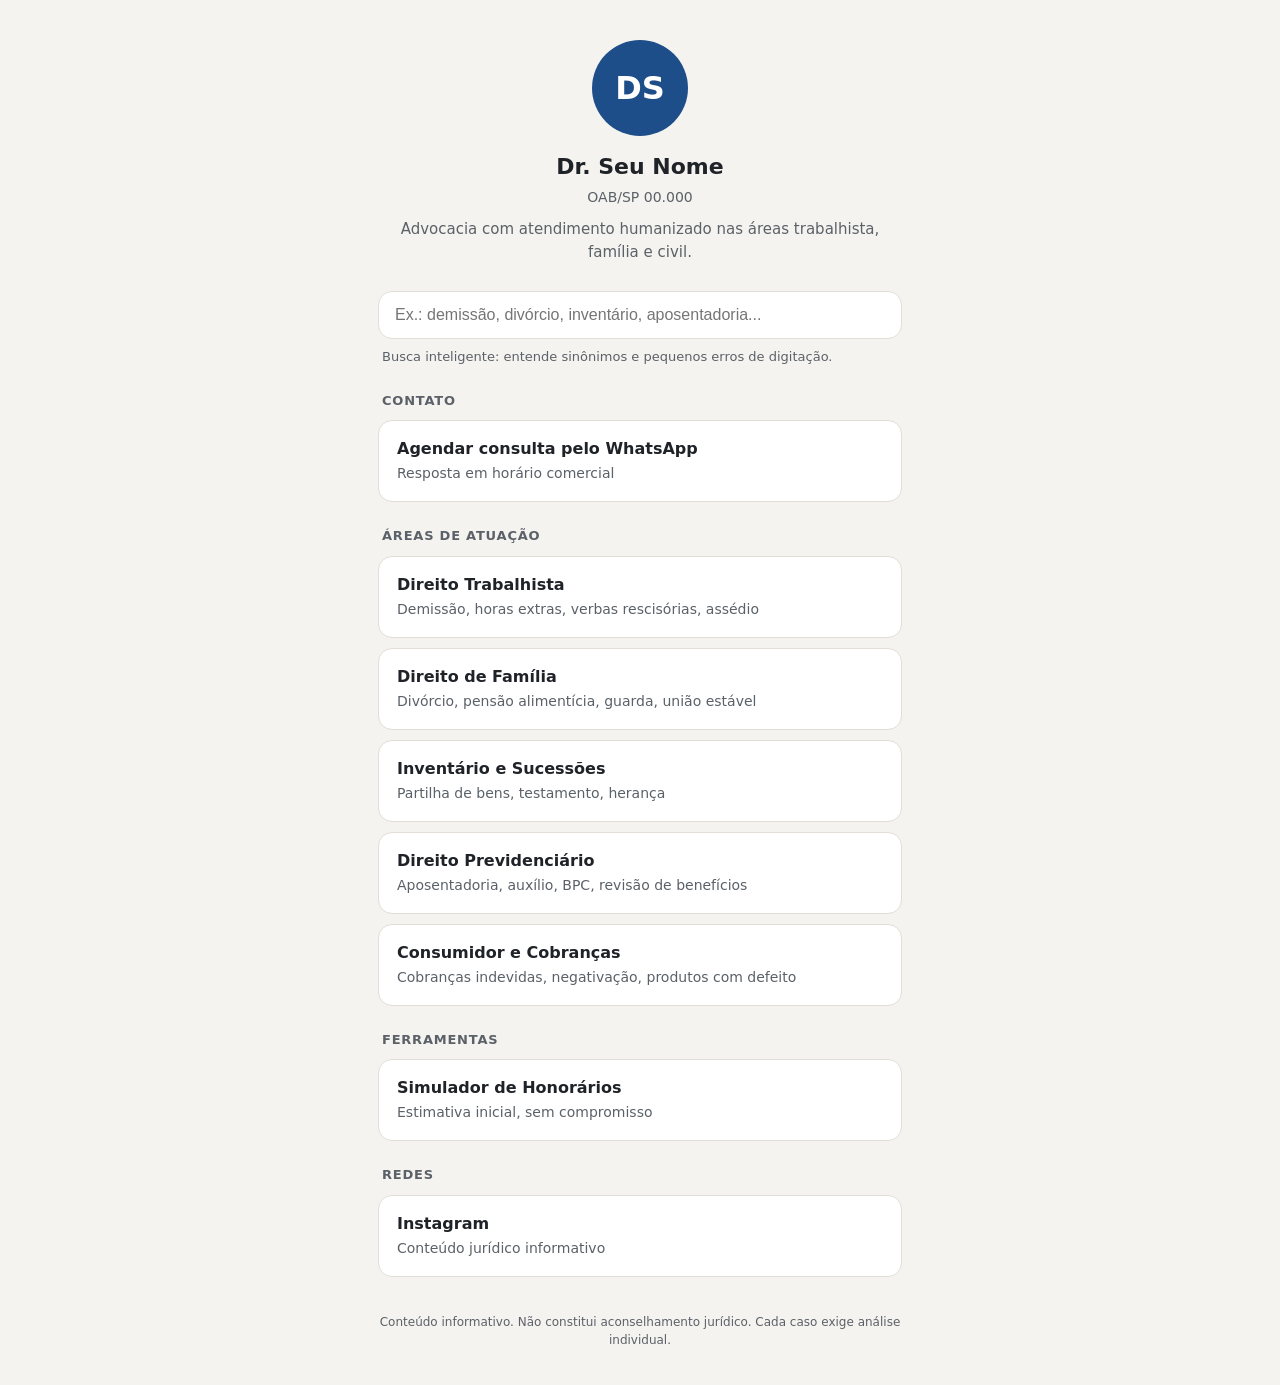
==== index.html @ 6fd87261 "Site inicial Jusintegra Co-Authored-By: Claude Haiku 5.5 <noreply@anthropic.com> Claude-Session: htt" ====
<!DOCTYPE html>
<html lang="pt-BR">
<head>
  <meta charset="UTF-8">
  <meta name="viewport" content="width=device-width, initial-scale=1.0">
  <title>Jusintegra</title>
  <meta name="description" content="Links, serviços e busca inteligente por área de atuação.">
  <link rel="stylesheet" href="style.css">
</head>
<body>
  <main class="container">
    <header class="perfil">
      <div class="avatar" id="avatar">JI</div>
      <h1 id="nome">Nome do Advogado</h1>
      <p class="oab" id="oab">OAB/UF 00000</p>
      <p class="bio" id="bio">Descrição curta do seu trabalho.</p>
    </header>

    <section class="busca">
      <label for="campo-busca" class="sr-only">Buscar por área ou serviço</label>
      <input
        type="search"
        id="campo-busca"
        placeholder="Ex.: demissão, divórcio, inventário, aposentadoria..."
        autocomplete="off"
      >
      <p class="dica">Busca inteligente: entende sinônimos e pequenos erros de digitação.</p>
    </section>

    <section id="resultados" class="resultados" aria-live="polite"></section>

    <footer class="rodape">
      <p class="aviso">
        Conteúdo informativo. Não constitui aconselhamento jurídico.
        Cada caso exige análise individual.
      </p>
    </footer>
  </main>

  <script src="script.js"></script>
</body>
</html>
---- style.css ----
:root {
  --cor-fundo: #f5f3ef;
  --cor-card: #ffffff;
  --cor-texto: #1f2328;
  --cor-secundaria: #5b6168;
  --cor-destaque: #1d4e89;
  --cor-borda: #e2ded6;
  --raio: 14px;
}

* { box-sizing: border-box; }

body {
  margin: 0;
  font-family: system-ui, -apple-system, "Segoe UI", Roboto, sans-serif;
  background: var(--cor-fundo);
  color: var(--cor-texto);
  line-height: 1.5;
}

.container {
  max-width: 560px;
  margin: 0 auto;
  padding: 40px 18px 24px;
}

.perfil { text-align: center; margin-bottom: 28px; }

.avatar {
  width: 96px;
  height: 96px;
  margin: 0 auto 14px;
  border-radius: 50%;
  background: var(--cor-destaque);
  color: #fff;
  font-size: 32px;
  font-weight: 700;
  display: flex;
  align-items: center;
  justify-content: center;
}

.perfil h1 { font-size: 22px; margin: 0 0 4px; }
.oab { color: var(--cor-secundaria); margin: 0 0 10px; font-size: 14px; }
.bio { color: var(--cor-secundaria); margin: 0; font-size: 15px; }

.busca input {
  width: 100%;
  padding: 14px 16px;
  font-size: 16px;
  border: 1px solid var(--cor-borda);
  border-radius: var(--raio);
  background: var(--cor-card);
  outline: none;
}
.busca input:focus { border-color: var(--cor-destaque); box-shadow: 0 0 0 3px rgba(29,78,137,.15); }

.dica { font-size: 13px; color: var(--cor-secundaria); margin: 8px 4px 20px; }

.grupo h2 {
  font-size: 13px;
  text-transform: uppercase;
  letter-spacing: .06em;
  color: var(--cor-secundaria);
  margin: 24px 4px 10px;
}

.link {
  display: block;
  background: var(--cor-card);
  border: 1px solid var(--cor-borda);
  border-radius: var(--raio);
  padding: 16px 18px;
  margin-bottom: 10px;
  text-decoration: none;
  color: var(--cor-texto);
  transition: transform .15s ease, box-shadow .15s ease;
}
.link:hover, .link:focus-visible {
  transform: translateY(-2px);
  box-shadow: 0 6px 18px rgba(0,0,0,.07);
  outline: none;
}
.link strong { display: block; font-size: 16px; }
.link span { font-size: 14px; color: var(--cor-secundaria); }

.vazio {
  text-align: center;
  color: var(--cor-secundaria);
  padding: 24px 12px;
}

.rodape { margin-top: 36px; text-align: center; }
.aviso { font-size: 12px; color: var(--cor-secundaria); }

.sr-only {
  position: absolute;
  width: 1px; height: 1px;
  overflow: hidden;
  clip: rect(0 0 0 0);
  white-space: nowrap;
}

@media (prefers-color-scheme: dark) {
  :root {
    --cor-fundo: #14171c;
    --cor-card: #1d2229;
    --cor-texto: #eef1f4;
    --cor-secundaria: #9aa3ad;
    --cor-borda: #2c333c;
    --cor-destaque: #5b9bd5;
  }
}
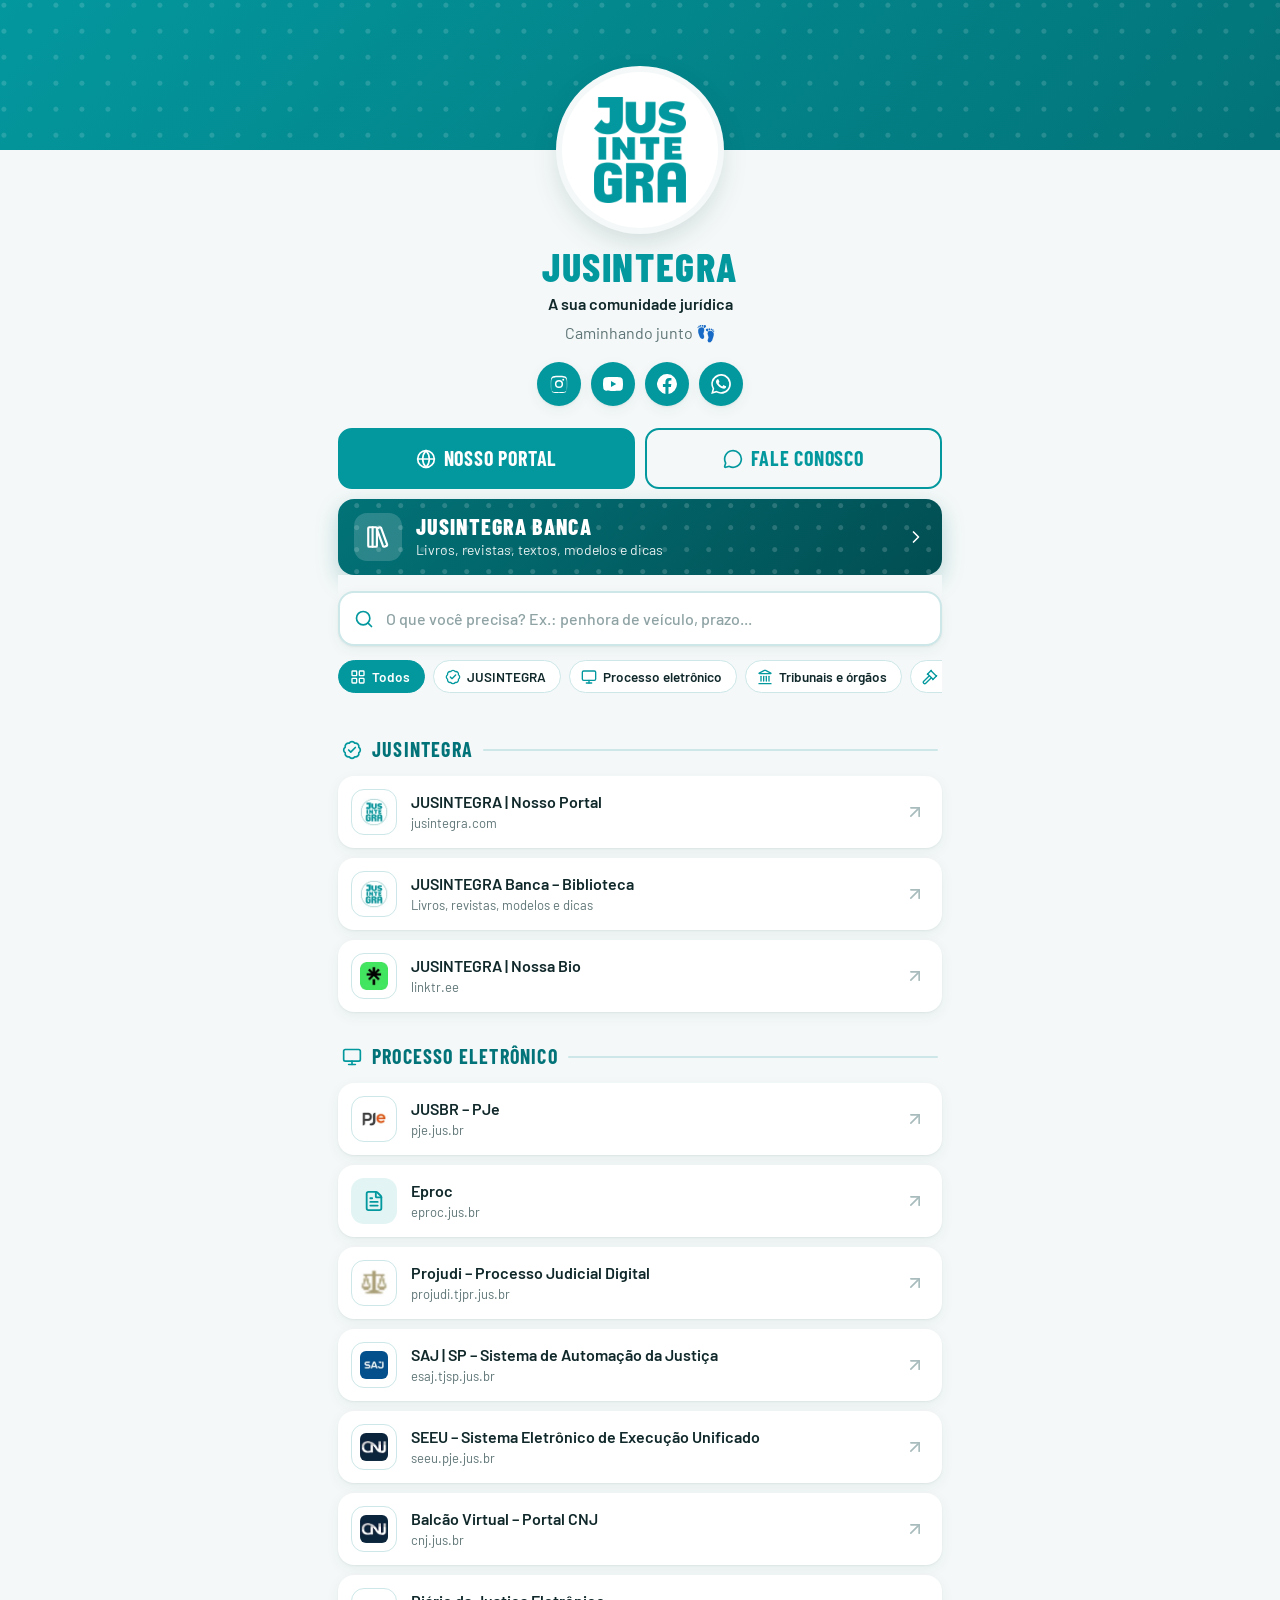
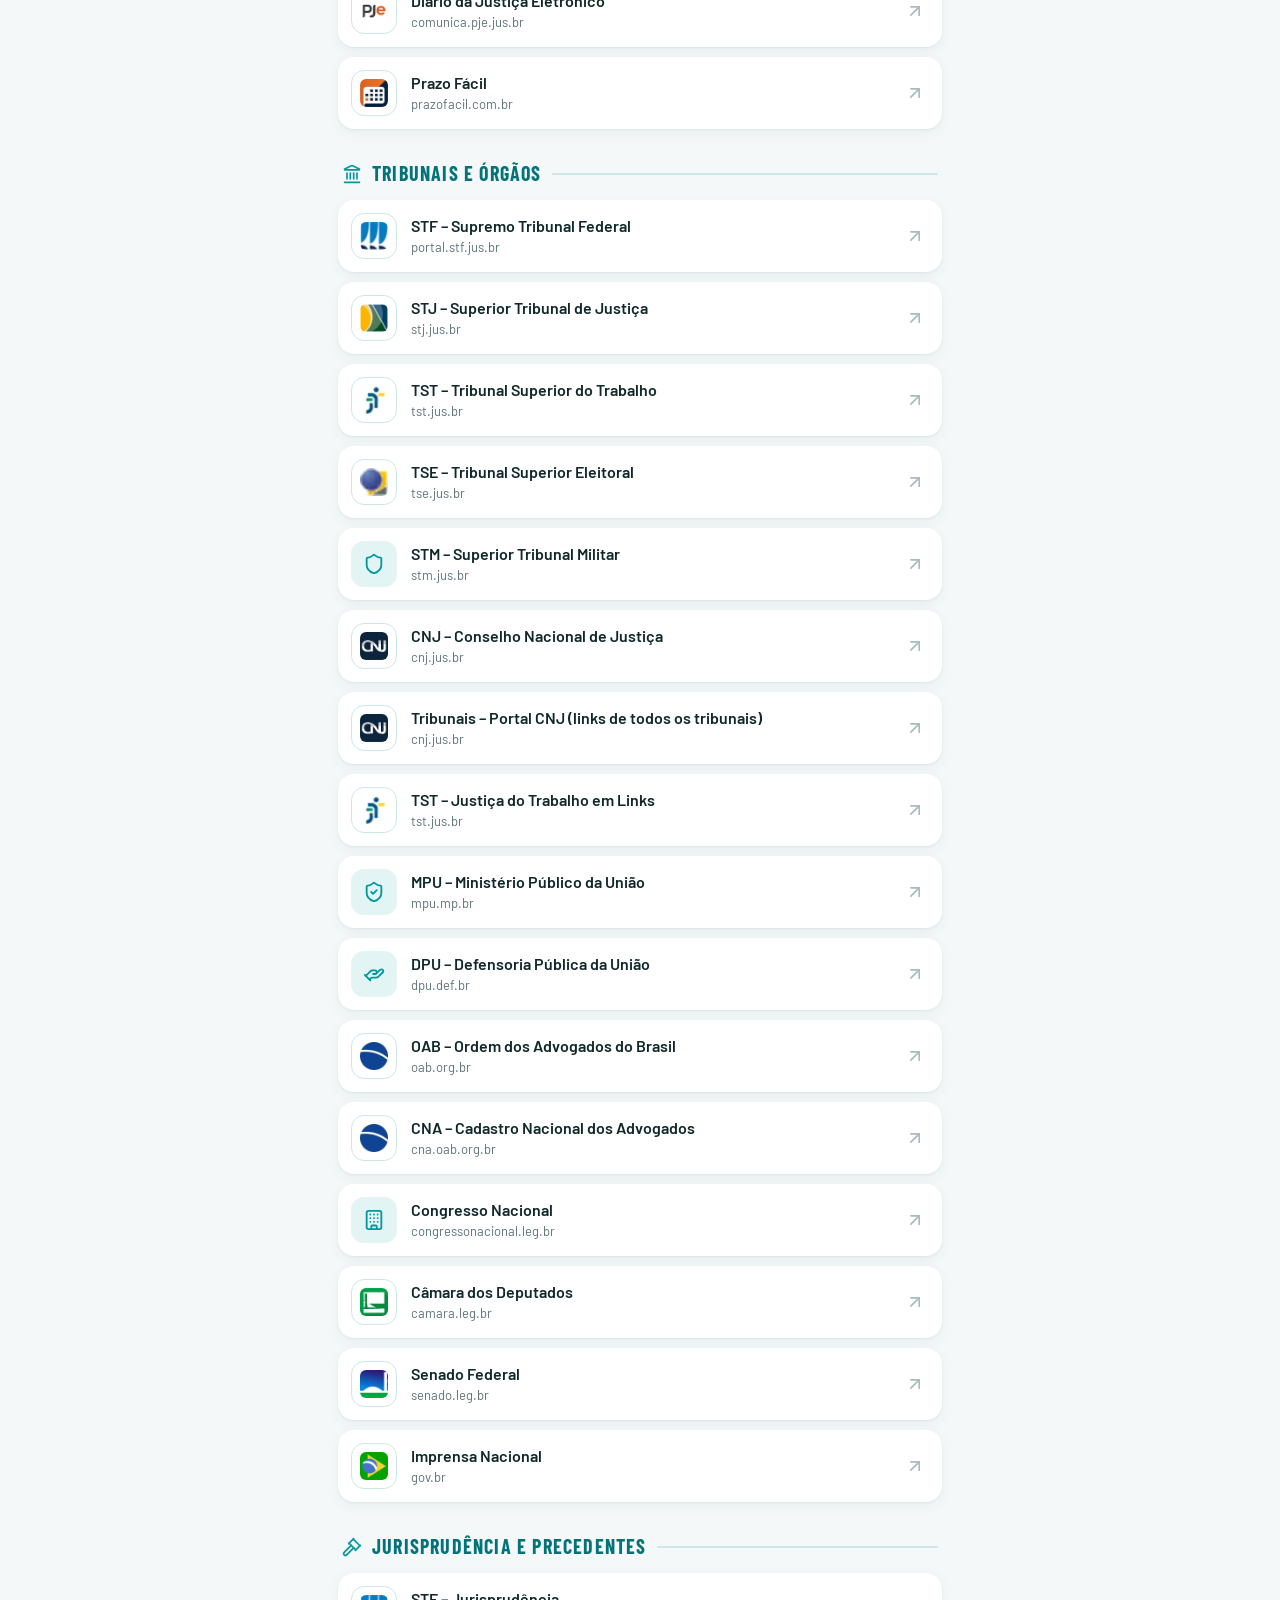
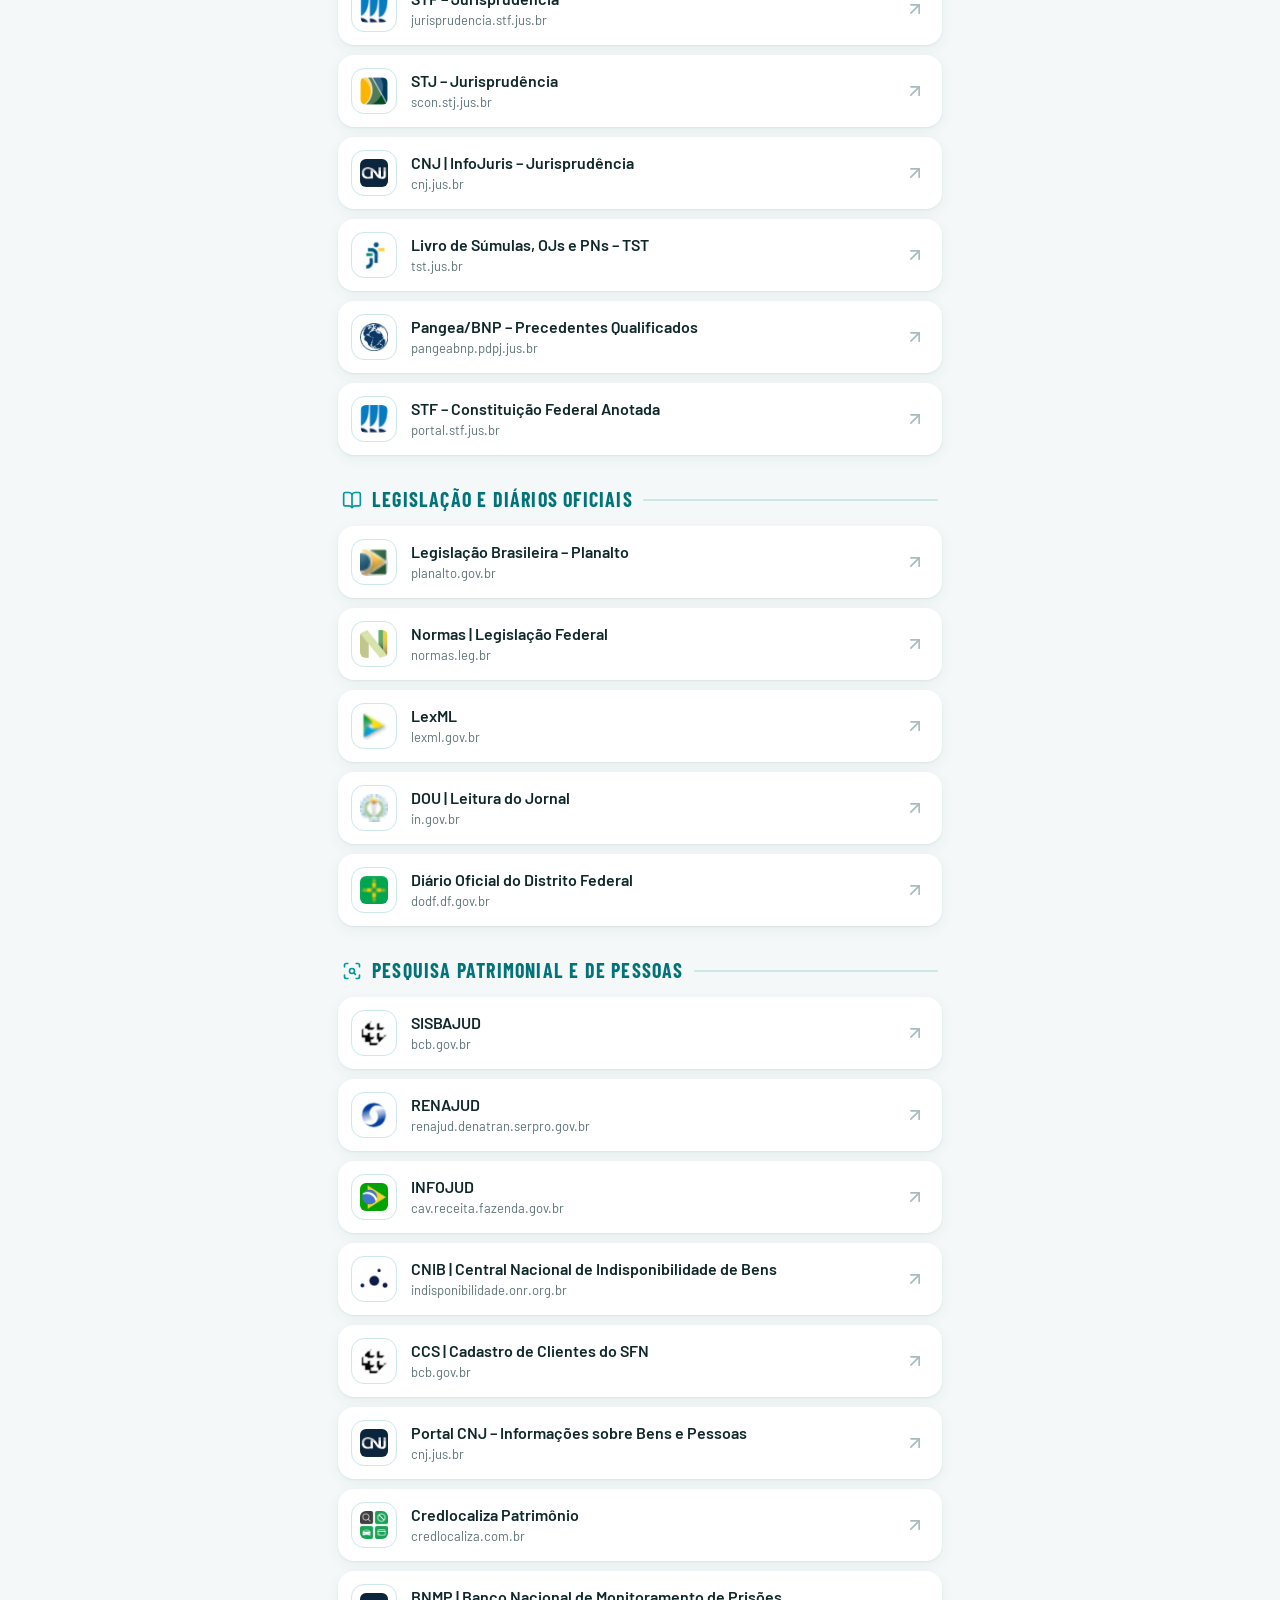
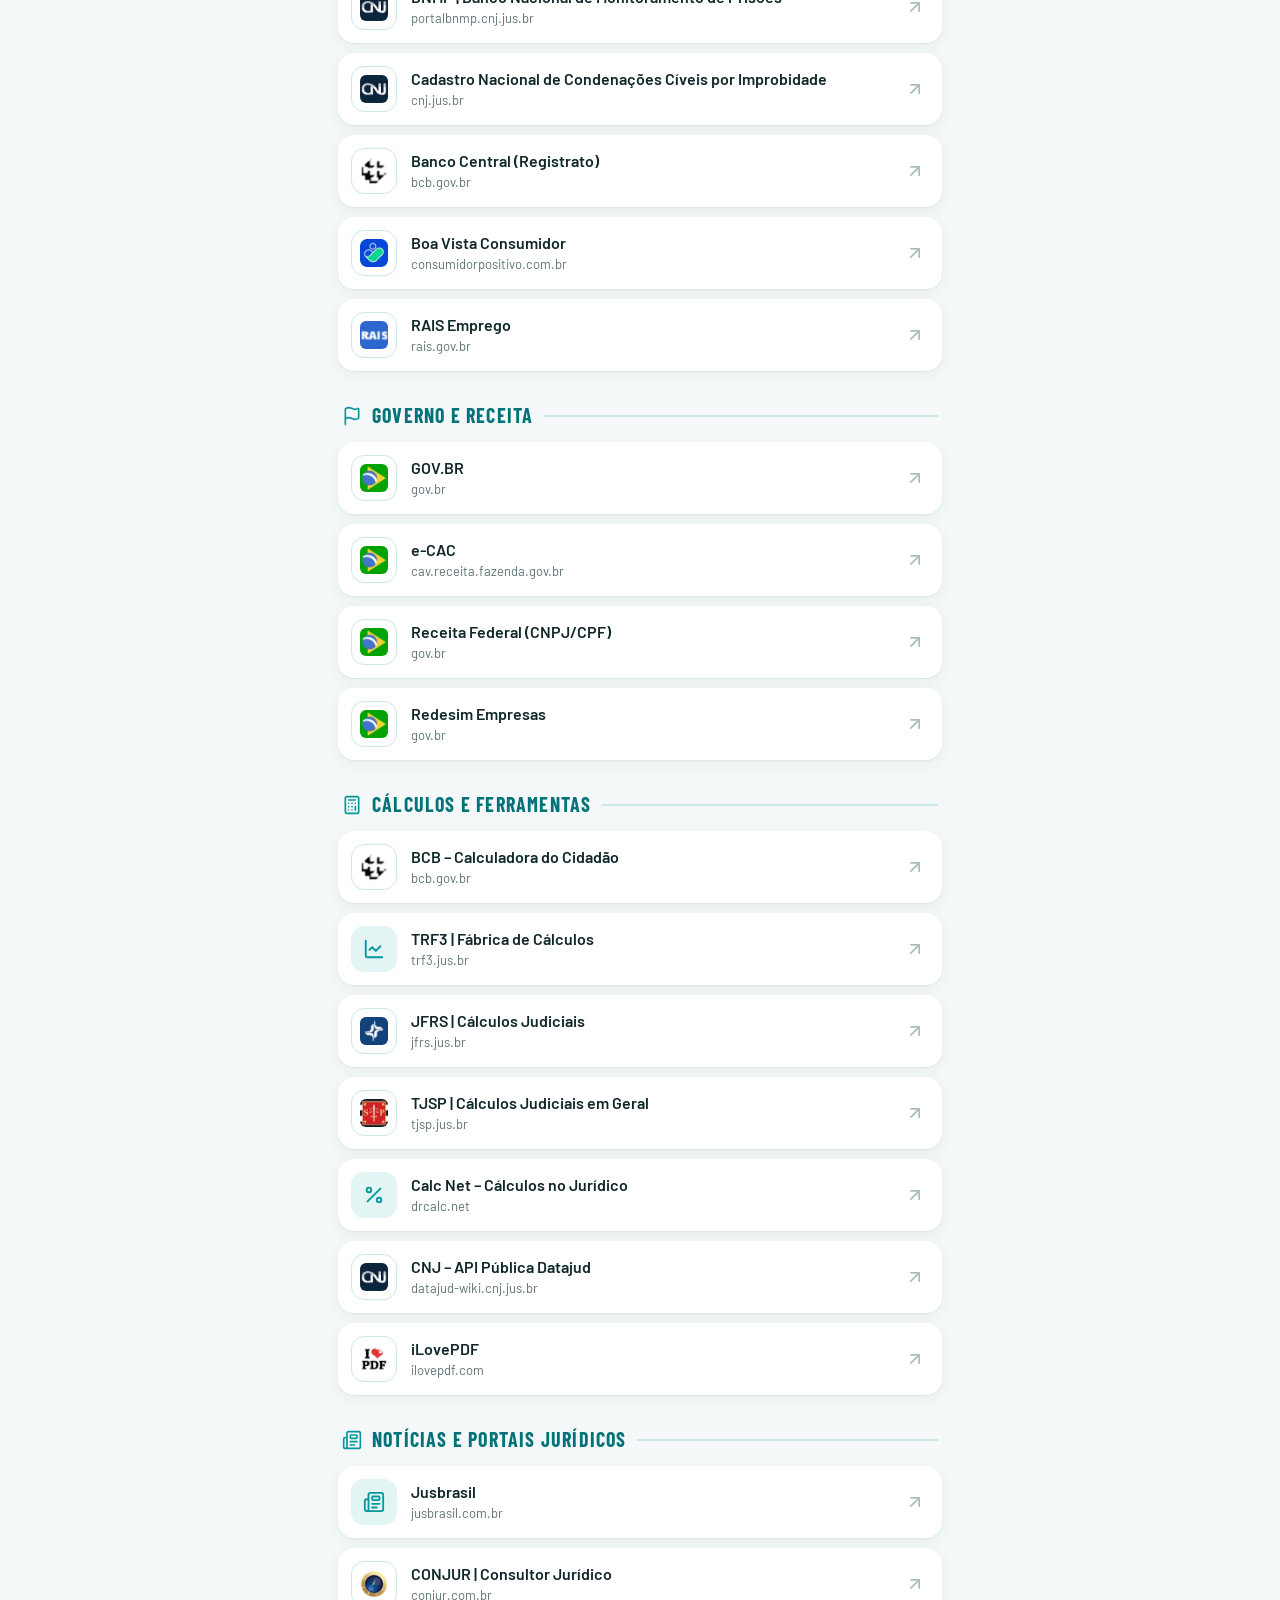
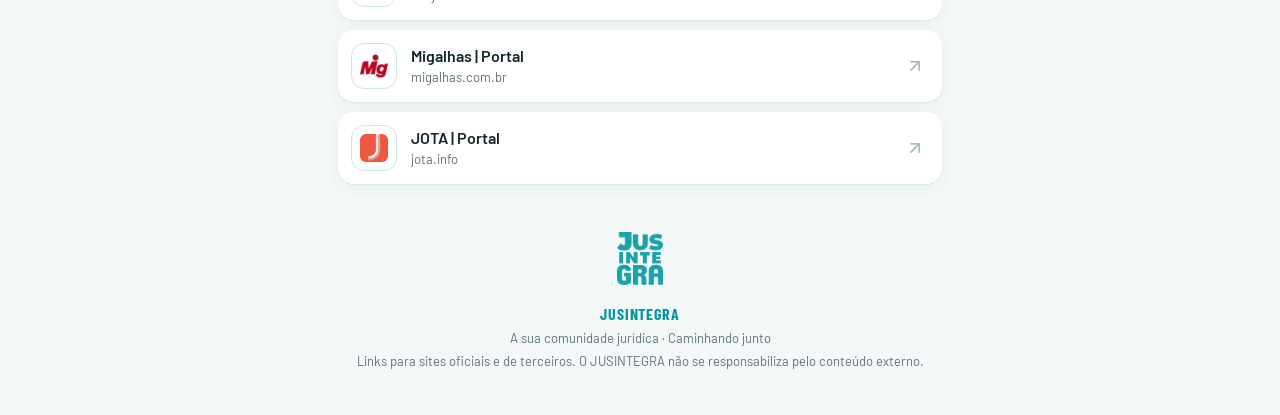
==== commit cfc80ad6: "Site JUSINTEGRA: links úteis e Banca Co-Authored-By: Claude Opus 5.5 <noreply@anthropic.com> Claude-" ====
--- a/index.html
+++ b/index.html
@@ -3,40 +3,565 @@
 <head>
   <meta charset="UTF-8">
   <meta name="viewport" content="width=device-width, initial-scale=1.0">
-  <title>Jusintegra</title>
-  <meta name="description" content="Links, serviços e busca inteligente por área de atuação.">
-  <link rel="stylesheet" href="style.css">
+  <title>JUSINTEGRA | Links Úteis</title>
+  <meta name="description" content="JUSINTEGRA: a sua comunidade jurídica. Os links mais úteis para a advocacia, em um só lugar, com busca inteligente.">
+  <meta name="theme-color" content="#03989E">
+  <link rel="icon" href="[data-uri]">
+  <style>
+    @font-face { font-family: "Barlow Condensed"; font-weight: 700; font-style: normal; font-display: swap; src: url([data-uri]) format("woff2"); }
+    @font-face { font-family: "Barlow Condensed"; font-weight: 800; font-style: normal; font-display: swap; src: url([data-uri]) format("woff2"); }
+    @font-face { font-family: "Barlow"; font-weight: 400; font-style: normal; font-display: swap; src: url([data-uri]) format("woff2"); }
+    @font-face { font-family: "Barlow"; font-weight: 500; font-style: normal; font-display: swap; src: url([data-uri]) format("woff2"); }
+    @font-face { font-family: "Barlow"; font-weight: 600; font-style: normal; font-display: swap; src: url([data-uri]) format("woff2"); }
+    :root {
+      --teal: #03989E;
+      --teal-escuro: #027378;
+      --teal-claro: #E3F4F4;
+      --teal-borda: #CDE7E8;
+      --fundo: #F4F8F8;
+      --card: #FFFFFF;
+      --texto: #10282A;
+      --suave: #5E7476;
+      --sombra: 0 1px 2px rgba(3,60,62,.06), 0 4px 14px rgba(3,60,62,.06);
+      --titulo: "Barlow Condensed", "Arial Narrow", system-ui, sans-serif;
+      --corpo: "Barlow", system-ui, -apple-system, "Segoe UI", sans-serif;
+    }
+    * { box-sizing: border-box; }
+    body {
+      margin: 0; background: var(--fundo); color: var(--texto);
+      font-family: var(--corpo); line-height: 1.45; -webkit-font-smoothing: antialiased;
+    }
+    svg.i { width: 20px; height: 20px; flex: 0 0 auto; }
+
+    /* ---------- Cabeçalho ---------- */
+    .faixa {
+      height: 150px;
+      background:
+        radial-gradient(circle at 15% 20%, rgba(255,255,255,.14) 0 2px, transparent 3px) 0 0 / 26px 26px,
+        linear-gradient(135deg, var(--teal) 0%, var(--teal-escuro) 100%);
+    }
+    .container { max-width: 640px; margin: 0 auto; padding: 0 18px 40px; }
+    .topo { text-align: center; margin-top: -78px; }
+    .avatar {
+      width: 156px; height: 156px; margin: 0 auto; border-radius: 50%;
+      background: #fff; display: flex; align-items: center; justify-content: center;
+      box-shadow: 0 0 0 6px var(--fundo), 0 10px 30px rgba(3,60,62,.18);
+    }
+    .avatar img { width: 92px; height: auto; display: block; }
+    .topo h1 {
+      font-family: var(--titulo); font-weight: 800; font-size: 40px; letter-spacing: .04em;
+      color: var(--teal); margin: 18px 0 0; line-height: 1;
+    }
+    .lema { margin: 6px 0 0; font-size: 16px; color: var(--suave); }
+    .lema strong { color: var(--texto); font-weight: 600; }
+
+    .redes { display: flex; justify-content: center; gap: 10px; margin-top: 18px; }
+    .redes a {
+      width: 44px; height: 44px; border-radius: 50%;
+      display: flex; align-items: center; justify-content: center;
+      background: var(--teal); color: #fff; box-shadow: var(--sombra);
+      transition: transform .15s ease, background .15s ease;
+    }
+    .redes a:hover, .redes a:focus-visible { transform: translateY(-2px); background: var(--teal-escuro); outline: none; }
+    .redes svg { width: 20px; height: 20px; fill: currentColor; }
+
+    .destaques { display: grid; grid-template-columns: 1fr 1fr; gap: 10px; margin: 22px 0 4px; }
+    .destaques a {
+      display: flex; align-items: center; justify-content: center; gap: 8px;
+      text-decoration: none; padding: 14px 12px; border-radius: 14px;
+      font-family: var(--titulo); font-weight: 700; font-size: clamp(16px, 4.6vw, 20px); letter-spacing: .04em; text-transform: uppercase; white-space: nowrap;
+      background: var(--teal); color: #fff; border: 2px solid var(--teal);
+      transition: background .15s ease, color .15s ease;
+    }
+    .destaques a:hover { background: var(--teal-escuro); border-color: var(--teal-escuro); }
+    .destaques a.sec { background: transparent; color: var(--teal); }
+    .destaques a.sec:hover { background: var(--teal); color: #fff; }
+
+    .banca {
+      display: flex; align-items: center; gap: 14px; margin-top: 10px; padding: 14px 16px; border-radius: 16px;
+      text-decoration: none; color: #fff; text-align: left;
+      background:
+        radial-gradient(circle at 85% 30%, rgba(255,255,255,.16) 0 2px, transparent 3px) 0 0 / 22px 22px,
+        linear-gradient(135deg, var(--teal-escuro), #014E52);
+      box-shadow: 0 8px 22px rgba(2,115,120,.25); transition: transform .15s ease;
+    }
+    .banca:hover { transform: translateY(-2px); }
+    .banca-ic { width: 48px; height: 48px; border-radius: 13px; background: rgba(255,255,255,.16); display: flex; align-items: center; justify-content: center; flex: 0 0 auto; }
+    .banca-ic svg { width: 26px; height: 26px; }
+    .banca-txt { flex: 1; min-width: 0; }
+    .banca-txt strong { display: block; font-family: var(--titulo); font-weight: 800; font-size: 22px; letter-spacing: .05em; text-transform: uppercase; line-height: 1.1; }
+    .banca-txt small { display: block; font-size: 14px; opacity: .9; margin-top: 2px; }
+
+    /* ---------- Busca ---------- */
+    .busca { position: sticky; top: 0; z-index: 5; background: var(--fundo); padding: 16px 0 8px; }
+    .campo { position: relative; }
+    .campo > svg { position: absolute; left: 16px; top: 50%; transform: translateY(-50%); color: var(--teal); }
+    .campo input {
+      width: 100%; padding: 16px 46px; font: 500 16px var(--corpo); color: var(--texto);
+      border: 2px solid var(--teal-borda); border-radius: 16px; background: var(--card);
+      outline: none; box-shadow: var(--sombra); transition: border-color .15s ease, box-shadow .15s ease;
+    }
+    .campo input::placeholder { color: #8FA3A5; }
+    .campo input:focus { border-color: var(--teal); box-shadow: 0 0 0 4px rgba(3,152,158,.15); }
+    input[type=search]::-webkit-search-cancel-button, input[type=search]::-webkit-search-decoration { -webkit-appearance: none; appearance: none; }
+    .limpar {
+      position: absolute; right: 10px; top: 50%; transform: translateY(-50%);
+      border: 0; background: var(--teal-claro); color: var(--teal-escuro); cursor: pointer;
+      width: 30px; height: 30px; border-radius: 50%; display: none; font-size: 18px; line-height: 1;
+    }
+    .dica { font-size: 13.5px; color: var(--suave); margin: 10px 4px 0; }
+    .dica button {
+      border: 0; background: var(--teal-claro); color: var(--teal-escuro); cursor: pointer;
+      font: 500 13px var(--corpo); padding: 3px 10px; border-radius: 999px; margin: 2px 2px;
+    }
+    .dica button:hover { background: var(--teal); color: #fff; }
+
+    .filtros { display: flex; gap: 8px; overflow-x: auto; padding: 14px 0 4px; scrollbar-width: none; }
+    .filtros::-webkit-scrollbar { display: none; }
+    .filtros button {
+      flex: 0 0 auto; display: inline-flex; align-items: center; gap: 6px;
+      border: 1.5px solid var(--teal-borda); background: var(--card); color: var(--texto);
+      padding: 7px 14px 7px 11px; border-radius: 999px; cursor: pointer; white-space: nowrap;
+      font: 600 13.5px var(--corpo);
+    }
+    .filtros button svg { width: 16px; height: 16px; color: var(--teal); }
+    .filtros button[aria-pressed="true"] { background: var(--teal); border-color: var(--teal); color: #fff; }
+    .filtros button[aria-pressed="true"] svg { color: #fff; }
+    .contagem { font-size: 13px; color: var(--suave); margin: 10px 4px 0; min-height: 18px; }
+
+    /* ---------- Lista ---------- */
+    .grupo h2 {
+      display: flex; align-items: center; gap: 10px;
+      font-family: var(--titulo); font-weight: 700; font-size: 20px; letter-spacing: .06em; text-transform: uppercase;
+      color: var(--teal-escuro); margin: 30px 4px 12px;
+    }
+    .grupo h2::after { content: ""; flex: 1; height: 2px; background: var(--teal-borda); border-radius: 2px; }
+    .grupo h2 svg { color: var(--teal); }
+
+    .link {
+      display: flex; align-items: center; gap: 14px;
+      background: var(--card); border: 1.5px solid transparent; border-radius: 16px;
+      padding: 12px 16px 12px 12px; margin-bottom: 10px; text-decoration: none; color: var(--texto);
+      box-shadow: var(--sombra);
+      transition: transform .15s ease, border-color .15s ease, box-shadow .15s ease;
+    }
+    .ico {
+      width: 46px; height: 46px; border-radius: 13px; flex: 0 0 auto;
+      display: flex; align-items: center; justify-content: center;
+      background: var(--teal-claro); color: var(--teal);
+      transition: background .15s ease, color .15s ease;
+    }
+    .ico svg { width: 22px; height: 22px; }
+    .ico.logo { background: #fff; border: 1.5px solid var(--teal-borda); }
+    .ico.logo img { width: 28px; height: 28px; object-fit: contain; border-radius: 6px; display: block; }
+    .link .txt { flex: 1; min-width: 0; }
+    .link strong { display: block; font-size: 16px; font-weight: 600; line-height: 1.25; }
+    .link small { display: block; font-size: 13px; color: var(--suave); white-space: nowrap; overflow: hidden; text-overflow: ellipsis; margin-top: 2px; }
+    .seta { color: #A9BCBD; transition: color .15s ease, transform .15s ease; }
+    .link:hover, .link:focus-visible { transform: translateY(-2px); border-color: var(--teal); outline: none; box-shadow: 0 8px 24px rgba(3,152,158,.16); }
+    .link:hover .ico:not(.logo), .link:focus-visible .ico:not(.logo) { background: var(--teal); color: #fff; }
+    .link:hover .ico.logo, .link:focus-visible .ico.logo { border-color: var(--teal); }
+    .link:hover .seta { color: var(--teal); transform: translate(2px,-2px); }
+
+    .vazio { text-align: center; padding: 34px 16px; color: var(--suave); background: var(--card); border-radius: 16px; box-shadow: var(--sombra); margin-top: 16px; }
+    .vazio a { color: var(--teal); font-weight: 600; }
+
+    .rodape { margin-top: 48px; text-align: center; font-size: 13px; color: var(--suave); }
+    .rodape img { width: 46px; opacity: .9; margin-bottom: 8px; }
+    .rodape p { margin: 4px 0; }
+    .rodape strong { font-family: var(--titulo); letter-spacing: .06em; font-size: 16px; color: var(--teal); }
+    .sr { position: absolute; left: -9999px; }
+  </style>
 </head>
 <body>
+  <div class="faixa" aria-hidden="true"></div>
   <main class="container">
-    <header class="perfil">
-      <div class="avatar" id="avatar">JI</div>
-      <h1 id="nome">Nome do Advogado</h1>
-      <p class="oab" id="oab">OAB/UF 00000</p>
-      <p class="bio" id="bio">Descrição curta do seu trabalho.</p>
+    <header class="topo">
+      <div class="avatar"><img src="[data-uri]" alt="Logo JUSINTEGRA"></div>
+      <h1>JUSINTEGRA</h1>
+      <p class="lema"><strong>A sua comunidade jurídica</strong></p>
+      <p class="lema">Caminhando junto 👣</p>
+
+      <nav class="redes" aria-label="Redes sociais">
+        <a href="https://www.instagram.com/jusintegra" target="_blank" rel="noopener noreferrer" aria-label="Instagram">
+          <svg viewBox="0 0 24 24"><path d="M12 2.2c3.2 0 3.6 0 4.8.1 1.2.1 1.8.2 2.2.4.6.2 1 .5 1.4.9.4.4.7.8.9 1.4.2.4.4 1 .4 2.2.1 1.3.1 1.6.1 4.8s0 3.6-.1 4.8c-.1 1.2-.2 1.8-.4 2.2-.2.6-.5 1-.9 1.4-.4.4-.8.7-1.4.9-.4.2-1 .4-2.2.4-1.3.1-1.6.1-4.8.1s-3.6 0-4.8-.1c-1.2-.1-1.8-.2-2.2-.4-.6-.2-1-.5-1.4-.9-.4-.4-.7-.8-.9-1.4-.2-.4-.4-1-.4-2.2C2.2 15.6 2.2 15.2 2.2 12s0-3.6.1-4.8c.1-1.2.2-1.8.4-2.2.2-.6.5-1 .9-1.4.4-.4.8-.7 1.4-.9.4-.2 1-.4 2.2-.4C8.4 2.2 8.8 2.2 12 2.2zm0 1.8c-3.1 0-3.5 0-4.7.1-1.1.1-1.7.2-2.1.4-.5.2-.9.4-1.3.8-.4.4-.6.8-.8 1.3-.2.4-.3 1-.4 2.1-.1 1.2-.1 1.6-.1 4.7s0 3.5.1 4.7c.1 1.1.2 1.7.4 2.1.2.5.4.9.8 1.3.4.4.8.6 1.3.8.4.2 1 .3 2.1.4 1.2.1 1.6.1 4.7.1s3.5 0 4.7-.1c1.1-.1 1.7-.2 2.1-.4.5-.2.9-.4 1.3-.8.4-.4.6-.8.8-1.3.2-.4.3-1 .4-2.1.1-1.2.1-1.6.1-4.7s0-3.5-.1-4.7c-.1-1.1-.2-1.7-.4-2.1-.2-.5-.4-.9-.8-1.3-.4-.4-.8-.6-1.3-.8-.4-.2-1-.3-2.1-.4-1.2-.1-1.6-.1-4.7-.1zm0 3.1a4.9 4.9 0 1 1 0 9.8 4.9 4.9 0 0 1 0-9.8zm0 8a3.1 3.1 0 1 0 0-6.2 3.1 3.1 0 0 0 0 6.2zm6.2-8.2a1.1 1.1 0 1 1-2.3 0 1.1 1.1 0 0 1 2.3 0z"/></svg>
+        </a>
+        <a href="https://www.youtube.com/@jusintegra" target="_blank" rel="noopener noreferrer" aria-label="YouTube">
+          <svg viewBox="0 0 24 24"><path d="M23.5 6.2a3 3 0 0 0-2.1-2.1C19.5 3.6 12 3.6 12 3.6s-7.5 0-9.4.5A3 3 0 0 0 .5 6.2 31.4 31.4 0 0 0 0 12a31.4 31.4 0 0 0 .5 5.8 3 3 0 0 0 2.1 2.1c1.9.5 9.4.5 9.4.5s7.5 0 9.4-.5a3 3 0 0 0 2.1-2.1A31.4 31.4 0 0 0 24 12a31.4 31.4 0 0 0-.5-5.8zM9.6 15.6V8.4l6.3 3.6-6.3 3.6z"/></svg>
+        </a>
+        <a href="https://www.facebook.com/share/1AhotNfFUs/" target="_blank" rel="noopener noreferrer" aria-label="Facebook">
+          <svg viewBox="0 0 24 24"><path d="M24 12a12 12 0 1 0-13.9 11.9v-8.4H7.1V12h3V9.4c0-3 1.8-4.7 4.5-4.7 1.3 0 2.7.2 2.7.2v2.9h-1.5c-1.5 0-2 .9-2 1.9V12h3.4l-.5 3.5h-2.9v8.4A12 12 0 0 0 24 12z"/></svg>
+        </a>
+        <a href="https://wa.me/556131422953" target="_blank" rel="noopener noreferrer" aria-label="WhatsApp">
+          <svg viewBox="0 0 24 24"><path d="M17.5 14.4c-.3-.1-1.8-.9-2-1-.3-.1-.5-.1-.7.1-.2.3-.8 1-.9 1.2-.2.2-.3.2-.6.1-.3-.1-1.3-.5-2.4-1.5-.9-.8-1.5-1.8-1.7-2.1-.2-.3 0-.5.1-.6l.4-.5.3-.5c.1-.2 0-.4 0-.5l-.9-2.2c-.2-.6-.5-.5-.7-.5h-.6c-.2 0-.5.1-.8.4-.3.3-1 1-1 2.5s1.1 2.9 1.2 3.1c.1.2 2.1 3.2 5.1 4.5.7.3 1.3.5 1.7.6.7.2 1.4.2 1.9.1.6-.1 1.8-.7 2-1.4.2-.7.2-1.3.2-1.4-.1-.2-.3-.3-.6-.4zM12 21.8c-1.8 0-3.5-.5-5-1.4l-.4-.2-3.7 1 1-3.6-.2-.4A9.8 9.8 0 1 1 12 21.8zM20.5 3.5A11.8 11.8 0 0 0 1.9 17.7L.2 24l6.4-1.7a11.8 11.8 0 0 0 5.4 1.4h.1c6.5 0 11.8-5.3 11.8-11.8 0-3.2-1.2-6.1-3.4-8.4z"/></svg>
+        </a>
+      </nav>
+
+      <div class="destaques">
+        <a href="https://jusintegra.com/" target="_blank" rel="noopener noreferrer"><svg class="i" viewBox="0 0 24 24" fill="none" stroke="currentColor" stroke-width="2" stroke-linecap="round" stroke-linejoin="round" aria-hidden="true"><circle cx="12" cy="12" r="10" /><path d="M12 2a14.5 14.5 0 0 0 0 20 14.5 14.5 0 0 0 0-20" /><path d="M2 12h20" /></svg> Nosso Portal</a>
+        <a class="sec" href="https://wa.me/556131422953" target="_blank" rel="noopener noreferrer"><svg class="i" viewBox="0 0 24 24" fill="none" stroke="currentColor" stroke-width="2" stroke-linecap="round" stroke-linejoin="round" aria-hidden="true"><path d="M2.992 16.342a2 2 0 0 1 .094 1.167l-1.065 3.29a1 1 0 0 0 1.236 1.168l3.413-.998a2 2 0 0 1 1.099.092 10 10 0 1 0-4.777-4.719" /></svg> Fale conosco</a>
+      </div>
+      <a class="banca" href="banca.html">
+        <span class="banca-ic"><svg class="i" viewBox="0 0 24 24" fill="none" stroke="currentColor" stroke-width="2" stroke-linecap="round" stroke-linejoin="round" aria-hidden="true"><rect width="8" height="18" x="3" y="3" rx="1" /><path d="M7 3v18" /><path d="M20.4 18.9c.2.5-.1 1.1-.6 1.3l-1.9.7c-.5.2-1.1-.1-1.3-.6L11.1 5.1c-.2-.5.1-1.1.6-1.3l1.9-.7c.5-.2 1.1.1 1.3.6Z" /></svg></span>
+        <span class="banca-txt"><strong>JUSINTEGRA Banca</strong><small>Livros, revistas, textos, modelos e dicas</small></span>
+        <svg class="i" viewBox="0 0 24 24" fill="none" stroke="currentColor" stroke-width="2" stroke-linecap="round" stroke-linejoin="round" aria-hidden="true"><path d="m9 18 6-6-6-6" /></svg>
+      </a>
     </header>
 
-    <section class="busca">
-      <label for="campo-busca" class="sr-only">Buscar por área ou serviço</label>
-      <input
-        type="search"
-        id="campo-busca"
-        placeholder="Ex.: demissão, divórcio, inventário, aposentadoria..."
-        autocomplete="off"
-      >
-      <p class="dica">Busca inteligente: entende sinônimos e pequenos erros de digitação.</p>
+    <section class="busca" aria-label="Busca">
+      <div class="campo">
+        <svg class="i" viewBox="0 0 24 24" fill="none" stroke="currentColor" stroke-width="2" stroke-linecap="round" stroke-linejoin="round" aria-hidden="true"><path d="m21 21-4.34-4.34" /><circle cx="11" cy="11" r="8" /></svg>
+        <label for="q" class="sr">Buscar link</label>
+        <input id="q" type="search" autocomplete="off" placeholder="O que você precisa? Ex.: penhora de veículo, prazo...">
+        <button class="limpar" id="limpar" type="button" aria-label="Limpar busca">×</button>
+      </div>
+      <div class="filtros" id="filtros" role="toolbar" aria-label="Filtrar por categoria"></div>
     </section>
 
-    <section id="resultados" class="resultados" aria-live="polite"></section>
+    <section id="lista"></section>
 
     <footer class="rodape">
-      <p class="aviso">
-        Conteúdo informativo. Não constitui aconselhamento jurídico.
-        Cada caso exige análise individual.
-      </p>
+      <img src="[data-uri]" alt="">
+      <p><strong>JUSINTEGRA</strong></p>
+      <p>A sua comunidade jurídica · Caminhando junto</p>
+      <p>Links para sites oficiais e de terceiros. O JUSINTEGRA não se responsabiliza pelo conteúdo externo.</p>
     </footer>
   </main>
 
-  <script src="script.js"></script>
+  <script>
+    const ICONES = {"link":"<path d=\"M10 13a5 5 0 0 0 7.54.54l3-3a5 5 0 0 0-7.07-7.07l-1.72 1.71\" /><path d=\"M14 11a5 5 0 0 0-7.54-.54l-3 3a5 5 0 0 0 7.07 7.07l1.71-1.71\" />","layout-grid":"<rect width=\"7\" height=\"7\" x=\"3\" y=\"3\" rx=\"1\" /><rect width=\"7\" height=\"7\" x=\"14\" y=\"3\" rx=\"1\" /><rect width=\"7\" height=\"7\" x=\"14\" y=\"14\" rx=\"1\" /><rect width=\"7\" height=\"7\" x=\"3\" y=\"14\" rx=\"1\" />","arrow-up-right":"<path d=\"M7 7h10v10\" /><path d=\"M7 17 17 7\" />","globe":"<circle cx=\"12\" cy=\"12\" r=\"10\" /><path d=\"M12 2a14.5 14.5 0 0 0 0 20 14.5 14.5 0 0 0 0-20\" /><path d=\"M2 12h20\" />","library-big":"<rect width=\"8\" height=\"18\" x=\"3\" y=\"3\" rx=\"1\" /><path d=\"M7 3v18\" /><path d=\"M20.4 18.9c.2.5-.1 1.1-.6 1.3l-1.9.7c-.5.2-1.1-.1-1.3-.6L11.1 5.1c-.2-.5.1-1.1.6-1.3l1.9-.7c.5-.2 1.1.1 1.3.6Z\" />","monitor":"<rect width=\"20\" height=\"14\" x=\"2\" y=\"3\" rx=\"2\" /><line x1=\"8\" x2=\"16\" y1=\"21\" y2=\"21\" /><line x1=\"12\" x2=\"12\" y1=\"17\" y2=\"21\" />","file-text":"<path d=\"M6 22a2 2 0 0 1-2-2V4a2 2 0 0 1 2-2h8a2.4 2.4 0 0 1 1.704.706l3.588 3.588A2.4 2.4 0 0 1 20 8v12a2 2 0 0 1-2 2z\" /><path d=\"M14 2v5a1 1 0 0 0 1 1h5\" /><path d=\"M10 9H8\" /><path d=\"M16 13H8\" /><path d=\"M16 17H8\" />","folder-open":"<path d=\"m6 14 1.5-2.9A2 2 0 0 1 9.24 10H20a2 2 0 0 1 1.94 2.5l-1.54 6a2 2 0 0 1-1.95 1.5H4a2 2 0 0 1-2-2V5a2 2 0 0 1 2-2h3.9a2 2 0 0 1 1.69.9l.81 1.2a2 2 0 0 0 1.67.9H18a2 2 0 0 1 2 2v2\" />","folder-search":"<path d=\"M10.7 20H4a2 2 0 0 1-2-2V5a2 2 0 0 1 2-2h3.9a2 2 0 0 1 1.69.9l.81 1.2a2 2 0 0 0 1.67.9H20a2 2 0 0 1 2 2v4.1\" /><path d=\"m21 21-1.9-1.9\" /><circle cx=\"17\" cy=\"17\" r=\"3\" />","lock-keyhole":"<circle cx=\"12\" cy=\"16\" r=\"1\" /><rect x=\"3\" y=\"10\" width=\"18\" height=\"12\" rx=\"2\" /><path d=\"M7 10V7a5 5 0 0 1 10 0v3\" />","video":"<path d=\"m16 13 5.223 3.482a.5.5 0 0 0 .777-.416V7.87a.5.5 0 0 0-.752-.432L16 10.5\" /><rect x=\"2\" y=\"6\" width=\"14\" height=\"12\" rx=\"2\" />","bell-ring":"<path d=\"M10.268 21a2 2 0 0 0 3.464 0\" /><path d=\"M22 8c0-2.3-.8-4.3-2-6\" /><path d=\"M3.262 15.326A1 1 0 0 0 4 17h16a1 1 0 0 0 .74-1.673C19.41 13.956 18 12.499 18 8A6 6 0 0 0 6 8c0 4.499-1.411 5.956-2.738 7.326\" /><path d=\"M4 2C2.8 3.7 2 5.7 2 8\" />","calendar-clock":"<path d=\"M16 14v2.2l1.6 1\" /><path d=\"M16 2v3\" /><path d=\"M21 7.338V5a2 2 0 00-2-2H5a2 2 0 00-2 2v14a2 2 0 002 2h2.338\" /><path d=\"M3 9h5.859\" /><path d=\"M8 2v3\" /><circle cx=\"16\" cy=\"16\" r=\"6\" />","landmark":"<path d=\"M10 18v-7\" /><path d=\"M11.119 2.205a2 2 0 0 1 1.762 0l7.84 3.846A.5.5 0 0 1 20.5 7h-17a.5.5 0 0 1-.22-.949z\" /><path d=\"M14 18v-7\" /><path d=\"M18 18v-7\" /><path d=\"M3 22h18\" /><path d=\"M6 18v-7\" />","scale":"<path d=\"M12 3v18\" /><path d=\"m19 8 3 8a5 5 0 0 1-6 0zV7\" /><path d=\"M3 7h1a17 17 0 0 0 8-2 17 17 0 0 0 8 2h1\" /><path d=\"m5 8 3 8a5 5 0 0 1-6 0zV7\" /><path d=\"M7 21h10\" />","hard-hat":"<path d=\"M10 10V5a1 1 0 0 1 1-1h2a1 1 0 0 1 1 1v5\" /><path d=\"M14 6a6 6 0 0 1 6 6v3\" /><path d=\"M4 15v-3a6 6 0 0 1 6-6\" /><rect x=\"2\" y=\"15\" width=\"20\" height=\"4\" rx=\"1\" />","vote":"<path d=\"m9 12 2 2 4-4\" /><path d=\"M5 7c0-1.1.9-2 2-2h10a2 2 0 0 1 2 2v12H5V7Z\" /><path d=\"M22 19H2\" />","shield":"<path d=\"M20 13c0 5-3.5 7.5-7.66 8.95a1 1 0 0 1-.67-.01C7.5 20.5 4 18 4 13V6a1 1 0 0 1 1-1c2 0 4.5-1.2 6.24-2.72a1.17 1.17 0 0 1 1.52 0C14.51 3.81 17 5 19 5a1 1 0 0 1 1 1z\" />","building-2":"<path d=\"M10 12h4\" /><path d=\"M10 8h4\" /><path d=\"M14 21v-3a2 2 0 0 0-4 0v3\" /><path d=\"M6 10H4a2 2 0 0 0-2 2v7a2 2 0 0 0 2 2h16a2 2 0 0 0 2-2V9a2 2 0 0 0-2-2h-2\" /><path d=\"M6 21V5a2 2 0 0 1 2-2h8a2 2 0 0 1 2 2v16\" />","map":"<path d=\"M14.106 5.553a2 2 0 0 0 1.788 0l3.659-1.83A1 1 0 0 1 21 4.619v12.764a1 1 0 0 1-.553.894l-4.553 2.277a2 2 0 0 1-1.788 0l-4.212-2.106a2 2 0 0 0-1.788 0l-3.659 1.83A1 1 0 0 1 3 19.381V6.618a1 1 0 0 1 .553-.894l4.553-2.277a2 2 0 0 1 1.788 0z\" /><path d=\"M15 5.764v15\" /><path d=\"M9 3.236v15\" />","network":"<rect x=\"16\" y=\"16\" width=\"6\" height=\"6\" rx=\"1\" /><rect x=\"2\" y=\"16\" width=\"6\" height=\"6\" rx=\"1\" /><rect x=\"9\" y=\"2\" width=\"6\" height=\"6\" rx=\"1\" /><path d=\"M5 16v-3a1 1 0 0 1 1-1h12a1 1 0 0 1 1 1v3\" /><path d=\"M12 12V8\" />","shield-check":"<path d=\"M20 13c0 5-3.5 7.5-7.66 8.95a1 1 0 0 1-.67-.01C7.5 20.5 4 18 4 13V6a1 1 0 0 1 1-1c2 0 4.5-1.2 6.24-2.72a1.17 1.17 0 0 1 1.52 0C14.51 3.81 17 5 19 5a1 1 0 0 1 1 1z\" /><path d=\"m9 12 2 2 4-4\" />","hand-helping":"<path d=\"M11 12h2a2 2 0 1 0 0-4h-3c-.6 0-1.1.2-1.4.6L3 14\" /><path d=\"m7 18 1.6-1.4c.3-.4.8-.6 1.4-.6h4c1.1 0 2.1-.4 2.8-1.2l4.6-4.4a2 2 0 0 0-2.75-2.91l-4.2 3.9\" /><path d=\"m2 13 6 6\" />","badge-check":"<path d=\"M3.85 8.62a4 4 0 0 1 4.78-4.77 4 4 0 0 1 6.74 0 4 4 0 0 1 4.78 4.78 4 4 0 0 1 0 6.74 4 4 0 0 1-4.77 4.78 4 4 0 0 1-6.75 0 4 4 0 0 1-4.78-4.77 4 4 0 0 1 0-6.76Z\" /><path d=\"m16 9-5.5 5.5L8 12\" />","id-card":"<path d=\"M13 19a4 4 0 00-8 0\" /><path d=\"M16 10h2\" /><path d=\"M16 14h2\" /><circle cx=\"9\" cy=\"12\" r=\"3\" /><rect x=\"2\" y=\"5\" width=\"20\" height=\"14\" rx=\"2\" />","building":"<path d=\"M12 10h.01\" /><path d=\"M12 14h.01\" /><path d=\"M12 6h.01\" /><path d=\"M16 10h.01\" /><path d=\"M16 14h.01\" /><path d=\"M16 6h.01\" /><path d=\"M8 10h.01\" /><path d=\"M8 14h.01\" /><path d=\"M8 6h.01\" /><path d=\"M9 22v-3a1 1 0 0 1 1-1h4a1 1 0 0 1 1 1v3\" /><rect x=\"4\" y=\"2\" width=\"16\" height=\"20\" rx=\"2\" />","users":"<path d=\"M16 21v-2a4 4 0 0 0-4-4H6a4 4 0 0 0-4 4v2\" /><path d=\"M16 3.128a4 4 0 0 1 0 7.744\" /><path d=\"M22 21v-2a4 4 0 0 0-3-3.87\" /><circle cx=\"9\" cy=\"7\" r=\"4\" />","printer":"<path d=\"M6 18H4a2 2 0 0 1-2-2v-5a2 2 0 0 1 2-2h16a2 2 0 0 1 2 2v5a2 2 0 0 1-2 2h-2\" /><path d=\"M6 9V3a1 1 0 0 1 1-1h10a1 1 0 0 1 1 1v6\" /><rect x=\"6\" y=\"14\" width=\"12\" height=\"8\" rx=\"1\" />","gavel":"<path d=\"m14 13-8.381 8.38a1 1 0 0 1-3.001-3l8.384-8.381\" /><path d=\"m16 16 6-6\" /><path d=\"m21.5 10.5-8-8\" /><path d=\"m8 8 6-6\" /><path d=\"m8.5 7.5 8 8\" />","search":"<path d=\"m21 21-4.34-4.34\" /><circle cx=\"11\" cy=\"11\" r=\"8\" />","book-open":"<path d=\"M12 5v16\" /><path d=\"M20.001 19A2 2 0 0022 17V5a2 2 0 00-1.999-2L16 3.002A5 5 0 0012 5a5 5 0 00-4-2H4a2 2 0 00-2 2v12a2 2 0 001.999 2H8a5 5 0 014 2 5 5 0 014-2z\" />","book-marked":"<path d=\"M10 2v7.751a.25.25 0 00.407.195l2.28-1.834a.5.5 0 01.627 0l2.28 1.834A.25.25 0 0016 9.751V2\" /><path d=\"M4 19.5v-15A2.5 2.5 0 016.5 2H19a1 1 0 011 1v18a1 1 0 01-1 1H6.5a1 1 0 010-5H20\" />","scroll-text":"<path d=\"M15 12h-5\" /><path d=\"M15 8h-5\" /><path d=\"M19 17V5a2 2 0 0 0-2-2H4\" /><path d=\"M8 21h12a2 2 0 0 0 2-2v-1a1 1 0 0 0-1-1H11a1 1 0 0 0-1 1v1a2 2 0 1 1-4 0V5a2 2 0 1 0-4 0v2a1 1 0 0 0 1 1h3\" />","book":"<path d=\"M4 19.5v-15A2.5 2.5 0 0 1 6.5 2H19a1 1 0 0 1 1 1v18a1 1 0 0 1-1 1H6.5a1 1 0 0 1 0-5H20\" />","library":"<path d=\"m16 6 4 14\" /><path d=\"M12 6v14\" /><path d=\"M8 8v12\" /><path d=\"M4 4v16\" />","file-search":"<path d=\"M6 22a2 2 0 0 1-2-2V4a2 2 0 0 1 2-2h8a2.4 2.4 0 0 1 1.704.706l3.588 3.588A2.4 2.4 0 0 1 20 8v12a2 2 0 0 1-2 2z\" /><path d=\"M14 2v5a1 1 0 0 0 1 1h5\" /><circle cx=\"11.5\" cy=\"14.5\" r=\"2.5\" /><path d=\"M13.3 16.3 15 18\" />","newspaper":"<path d=\"M15 18h-5\" /><path d=\"M18 14h-8\" /><path d=\"M4 22h16a2 2 0 0 0 2-2V4a2 2 0 0 0-2-2H8a2 2 0 0 0-2 2v16a2 2 0 0 1-4 0v-9a2 2 0 0 1 2-2h2\" /><rect width=\"8\" height=\"4\" x=\"10\" y=\"6\" rx=\"1\" />","banknote":"<rect width=\"20\" height=\"12\" x=\"2\" y=\"6\" rx=\"2\" /><circle cx=\"12\" cy=\"12\" r=\"2\" /><path d=\"M6 12h.01M18 12h.01\" />","car":"<path d=\"M19 17h2c.6 0 1-.4 1-1v-3c0-.9-.7-1.7-1.5-1.9C18.7 10.6 16 10 16 10s-1.3-1.4-2.2-2.3c-.5-.4-1.1-.7-1.8-.7H5c-.6 0-1.1.4-1.4.9l-1.4 2.9A3.7 3.7 0 0 0 2 12v4c0 .6.4 1 1 1h2\" /><circle cx=\"7\" cy=\"17\" r=\"2\" /><path d=\"M9 17h6\" /><circle cx=\"17\" cy=\"17\" r=\"2\" />","receipt":"<path d=\"M12 17V7\" /><path d=\"M16 8h-6a2 2 0 0 0 0 4h4a2 2 0 0 1 0 4H8\" /><path d=\"M4 3a1 1 0 0 1 1-1 1.3 1.3 0 0 1 .7.2l.933.6a1.3 1.3 0 0 0 1.4 0l.934-.6a1.3 1.3 0 0 1 1.4 0l.933.6a1.3 1.3 0 0 0 1.4 0l.933-.6a1.3 1.3 0 0 1 1.4 0l.934.6a1.3 1.3 0 0 0 1.4 0l.933-.6A1.3 1.3 0 0 1 19 2a1 1 0 0 1 1 1v18a1 1 0 0 1-1 1 1.3 1.3 0 0 1-.7-.2l-.933-.6a1.3 1.3 0 0 0-1.4 0l-.934.6a1.3 1.3 0 0 1-1.4 0l-.933-.6a1.3 1.3 0 0 0-1.4 0l-.933.6a1.3 1.3 0 0 1-1.4 0l-.934-.6a1.3 1.3 0 0 0-1.4 0l-.933.6a1.3 1.3 0 0 1-.7.2 1 1 0 0 1-1-1z\" />","house":"<path d=\"M15 21v-8a1 1 0 0 0-1-1h-4a1 1 0 0 0-1 1v8\" /><path d=\"M3 10a2 2 0 0 1 .709-1.528l7-6a2 2 0 0 1 2.582 0l7 6A2 2 0 0 1 21 10v9a2 2 0 0 1-2 2H5a2 2 0 0 1-2-2z\" />","wallet":"<path d=\"M19 7V4a1 1 0 0 0-1-1H5a2 2 0 0 0 0 4h15a1 1 0 0 1 1 1v4h-3a2 2 0 0 0 0 4h3a1 1 0 0 0 1-1v-2a1 1 0 0 0-1-1\" /><path d=\"M3 5v14a2 2 0 0 0 2 2h15a1 1 0 0 0 1-1v-4\" />","scan-search":"<path d=\"M3 7V5a2 2 0 0 1 2-2h2\" /><path d=\"M17 3h2a2 2 0 0 1 2 2v2\" /><path d=\"M21 17v2a2 2 0 0 1-2 2h-2\" /><path d=\"M7 21H5a2 2 0 0 1-2-2v-2\" /><circle cx=\"12\" cy=\"12\" r=\"3\" /><path d=\"m16 16-1.9-1.9\" />","map-pin":"<path d=\"M20 10c0 4.993-5.539 10.193-7.399 11.799a1 1 0 0 1-1.202 0C9.539 20.193 4 14.993 4 10a8 8 0 0 1 16 0\" /><circle cx=\"12\" cy=\"10\" r=\"3\" />","siren":"<path d=\"M7 18v-6a5 5 0 1 1 10 0v6\" /><path d=\"M5 21a1 1 0 0 0 1 1h12a1 1 0 0 0 1-1v-1a2 2 0 0 0-2-2H7a2 2 0 0 0-2 2z\" /><path d=\"M21 12h1\" /><path d=\"M18.5 4.5 18 5\" /><path d=\"M2 12h1\" /><path d=\"M12 2v1\" /><path d=\"m4.929 4.929.707.707\" /><path d=\"M12 12v6\" />","file-warning":"<path d=\"M6 22a2 2 0 0 1-2-2V4a2 2 0 0 1 2-2h8a2.4 2.4 0 0 1 1.704.706l3.588 3.588A2.4 2.4 0 0 1 20 8v12a2 2 0 0 1-2 2z\" /><path d=\"M12 9v4\" /><path d=\"M12 17h.01\" />","piggy-bank":"<path d=\"M11 17h3v2a1 1 0 0 0 1 1h2a1 1 0 0 0 1-1v-3a3.16 3.16 0 0 0 2-2h1a1 1 0 0 0 1-1v-2a1 1 0 0 0-1-1h-1a5 5 0 0 0-2-4V3a4 4 0 0 0-3.2 1.6l-.3.4H11a6 6 0 0 0-6 6v1a5 5 0 0 0 2 4v3a1 1 0 0 0 1 1h2a1 1 0 0 0 1-1z\" /><path d=\"M16 10h.01\" /><path d=\"M2 8v1a2 2 0 0 0 2 2h1\" />","gauge":"<path d=\"m12 14 4-4\" /><path d=\"M3.34 19a10 10 0 1 1 17.32 0\" />","briefcase":"<path d=\"M16 20V4a2 2 0 0 0-2-2h-4a2 2 0 0 0-2 2v16\" /><rect width=\"20\" height=\"14\" x=\"2\" y=\"6\" rx=\"2\" />","flag":"<path d=\"M4 22V4a1 1 0 0 1 .4-.8A6 6 0 0 1 8 2c3 0 5 2 7.333 2q2 0 3.067-.8A1 1 0 0 1 20 4v10a1 1 0 0 1-.4.8A6 6 0 0 1 16 16c-3 0-5-2-8-2a6 6 0 0 0-4 1.528\" />","receipt-text":"<path d=\"M13 16H8\" /><path d=\"M14 8H8\" /><path d=\"M16 12H8\" /><path d=\"M4 3a1 1 0 0 1 1-1 1.3 1.3 0 0 1 .7.2l.933.6a1.3 1.3 0 0 0 1.4 0l.934-.6a1.3 1.3 0 0 1 1.4 0l.933.6a1.3 1.3 0 0 0 1.4 0l.933-.6a1.3 1.3 0 0 1 1.4 0l.934.6a1.3 1.3 0 0 0 1.4 0l.933-.6A1.3 1.3 0 0 1 19 2a1 1 0 0 1 1 1v18a1 1 0 0 1-1 1 1.3 1.3 0 0 1-.7-.2l-.933-.6a1.3 1.3 0 0 0-1.4 0l-.934.6a1.3 1.3 0 0 1-1.4 0l-.933-.6a1.3 1.3 0 0 0-1.4 0l-.933.6a1.3 1.3 0 0 1-1.4 0l-.934-.6a1.3 1.3 0 0 0-1.4 0l-.933.6a1.3 1.3 0 0 1-.7.2 1 1 0 0 1-1-1z\" />","fingerprint":"<path d=\"M12 10a2 2 0 0 0-2 2c0 1.02-.1 2.51-.26 4\" /><path d=\"M14 13.12c0 2.38 0 6.38-1 8.88\" /><path d=\"M17.29 21.02c.12-.6.43-2.3.5-3.02\" /><path d=\"M2 12a10 10 0 0 1 18-6\" /><path d=\"M2 16h.01\" /><path d=\"M21.8 16c.2-2 .131-5.354 0-6\" /><path d=\"M5 19.5C5.5 18 6 15 6 12a6 6 0 0 1 .34-2\" /><path d=\"M8.65 22c.21-.66.45-1.32.57-2\" /><path d=\"M9 6.8a6 6 0 0 1 9 5.2v2\" />","store":"<path d=\"M15 21v-5a1 1 0 0 0-1-1h-4a1 1 0 0 0-1 1v5\" /><path d=\"M17.774 10.31a1.12 1.12 0 0 0-1.549 0 2.5 2.5 0 0 1-3.451 0 1.12 1.12 0 0 0-1.548 0 2.5 2.5 0 0 1-3.452 0 1.12 1.12 0 0 0-1.549 0 2.5 2.5 0 0 1-3.77-3.248l2.889-4.184A2 2 0 0 1 7 2h10a2 2 0 0 1 1.653.873l2.895 4.192a2.5 2.5 0 0 1-3.774 3.244\" /><path d=\"M4 10.95V19a2 2 0 0 0 2 2h12a2 2 0 0 0 2-2v-8.05\" />","calculator":"<rect width=\"16\" height=\"20\" x=\"4\" y=\"2\" rx=\"2\" /><line x1=\"8\" x2=\"16\" y1=\"6\" y2=\"6\" /><line x1=\"16\" x2=\"16\" y1=\"14\" y2=\"18\" /><path d=\"M16 10h.01\" /><path d=\"M12 10h.01\" /><path d=\"M8 10h.01\" /><path d=\"M12 14h.01\" /><path d=\"M8 14h.01\" /><path d=\"M12 18h.01\" /><path d=\"M8 18h.01\" />","chart-line":"<path d=\"M3 3v16a2 2 0 0 0 2 2h16\" /><path d=\"m19 9-5 5-4-4-3 3\" />","file-pen":"<path d=\"M12.659 22H18a2 2 0 0 0 2-2V8a2.4 2.4 0 0 0-.706-1.706l-3.588-3.588A2.4 2.4 0 0 0 14 2H6a2 2 0 0 0-2 2v9.34\" /><path d=\"M14 2v5a1 1 0 0 0 1 1h5\" /><path d=\"M10.378 12.622a1 1 0 0 1 3 3.003L8.36 20.637a2 2 0 0 1-.854.506l-2.867.837a.5.5 0 0 1-.62-.62l.836-2.869a2 2 0 0 1 .506-.853z\" />","percent":"<line x1=\"19\" x2=\"5\" y1=\"5\" y2=\"19\" /><circle cx=\"6.5\" cy=\"6.5\" r=\"2.5\" /><circle cx=\"17.5\" cy=\"17.5\" r=\"2.5\" />","database":"<ellipse cx=\"12\" cy=\"5\" rx=\"9\" ry=\"3\" /><path d=\"M3 5V19A9 3 0 0 0 21 19V5\" /><path d=\"M3 12A9 3 0 0 0 21 12\" />","files":"<path d=\"M15 2h-4a2 2 0 0 0-2 2v11a2 2 0 0 0 2 2h8a2 2 0 0 0 2-2V8\" /><path d=\"M16.706 2.706A2.4 2.4 0 0 0 15 2v5a1 1 0 0 0 1 1h5a2.4 2.4 0 0 0-.706-1.706z\" /><path d=\"M5 7a2 2 0 0 0-2 2v11a2 2 0 0 0 2 2h8a2 2 0 0 0 1.732-1\" />","message-square-quote":"<path d=\"M14 14a2 2 0 0 0 2-2V8h-2\" /><path d=\"M22 17a2 2 0 0 1-2 2H6.828a2 2 0 0 0-1.414.586l-2.202 2.202A.71.71 0 0 1 2 21.286V5a2 2 0 0 1 2-2h16a2 2 0 0 1 2 2z\" /><path d=\"M8 14a2 2 0 0 0 2-2V8H8\" />","rss":"<path d=\"M4 11a9 9 0 0 1 9 9\" /><path d=\"M4 4a16 16 0 0 1 16 16\" /><circle cx=\"5\" cy=\"19\" r=\"1\" />","mic-vocal":"<path d=\"m11 7.601-5.994 8.19a1 1 0 0 0 .1 1.298l.817.818a1 1 0 0 0 1.314.087L15.09 12\" /><path d=\"M16.5 21.174C15.5 20.5 14.372 20 13 20c-2.058 0-3.928 2.356-6 2-2.072-.356-2.775-3.369-1.5-4.5\" /><circle cx=\"16\" cy=\"7\" r=\"5\" />"};
+    const icone = nome => {
+      const s = document.createElementNS("http://www.w3.org/2000/svg", "svg");
+      s.setAttribute("viewBox", "0 0 24 24"); s.setAttribute("fill", "none"); s.setAttribute("stroke", "currentColor");
+      s.setAttribute("stroke-width", "2"); s.setAttribute("stroke-linecap", "round"); s.setAttribute("stroke-linejoin", "round");
+      s.setAttribute("aria-hidden", "true"); s.classList.add("i");
+      s.innerHTML = ICONES[nome] || ICONES["link"];
+      return s;
+    };
+
+    // =====================================================================
+    // LINKS — para adicionar, copie uma linha e edite.
+    // [ "Título", "URL", "Categoria", "palavras que ajudam a busca", "ícone" ]
+    // Ícones: nomes da biblioteca Lucide (lucide.dev/icons)
+    // =====================================================================
+    const CATEGORIAS_ICONE = {
+      "JUSINTEGRA": "badge-check",
+      "Processo eletrônico": "monitor",
+      "Tribunais e órgãos": "landmark",
+      "Jurisprudência e precedentes": "gavel",
+      "Legislação e diários oficiais": "book-open",
+      "Pesquisa patrimonial e de pessoas": "scan-search",
+      "Governo e Receita": "flag",
+      "Cálculos e ferramentas": "calculator",
+      "Notícias e portais jurídicos": "newspaper"
+    };
+
+    const LINKS = [
+      ["JUSINTEGRA | Nosso Portal", "https://jusintegra.com/", "JUSINTEGRA", "site portal comunidade", "globe"],
+      ["JUSINTEGRA Banca – Biblioteca", "banca.html", "JUSINTEGRA", "banca biblioteca livros livro revistas revista textos modelos modelo peticoes peticao dicas drive pdf doutrina", "library-big"],
+      ["JUSINTEGRA | Nossa Bio", "https://linktr.ee/jusintegra", "JUSINTEGRA", "bio linktree links", "link"],
+
+      ["JUSBR – PJe", "https://www.pje.jus.br/navegador/", "Processo eletrônico", "pje processo judicial eletronico peticionar protocolo justica em um so lugar jus br", "monitor"],
+      ["Eproc", "https://eproc.jus.br/", "Processo eletrônico", "processo eletronico peticionar protocolo trf4 tjrs tjsc", "file-text"],
+      ["Projudi – Processo Judicial Digital", "https://projudi.tjpr.jus.br/", "Processo eletrônico", "processo digital peticionar tjpr parana", "folder-open"],
+      ["SAJ | SP – Sistema de Automação da Justiça", "https://esaj.tjsp.jus.br/", "Processo eletrônico", "esaj tjsp sao paulo consulta processual peticionar", "folder-search"],
+      ["SEEU – Sistema Eletrônico de Execução Unificado", "https://seeu.pje.jus.br/seeu/", "Processo eletrônico", "execucao penal pena preso criminal progressao", "lock-keyhole"],
+      ["Balcão Virtual – Portal CNJ", "https://www.cnj.jus.br/balcao-virtual", "Processo eletrônico", "atendimento vara cartorio secretaria falar servidor videochamada", "video"],
+      ["Diário da Justiça Eletrônico", "https://comunica.pje.jus.br/", "Processo eletrônico", "intimacao publicacao dje comunica djen diario", "bell-ring"],
+      ["Prazo Fácil", "https://www.prazofacil.com.br/", "Processo eletrônico", "prazo prazos contagem calculadora dias uteis feriado", "calendar-clock"],
+
+      ["STF – Supremo Tribunal Federal", "https://portal.stf.jus.br/", "Tribunais e órgãos", "supremo constitucional", "landmark"],
+      ["STJ – Superior Tribunal de Justiça", "https://www.stj.jus.br/sites/portalp/Inicio", "Tribunais e órgãos", "superior tribunal", "scale"],
+      ["TST – Tribunal Superior do Trabalho", "https://www.tst.jus.br/", "Tribunais e órgãos", "trabalhista trabalho", "hard-hat"],
+      ["TSE – Tribunal Superior Eleitoral", "https://www.tse.jus.br/", "Tribunais e órgãos", "eleitoral eleicao", "vote"],
+      ["STM – Superior Tribunal Militar", "https://www.stm.jus.br", "Tribunais e órgãos", "militar", "shield"],
+      ["CNJ – Conselho Nacional de Justiça", "https://www.cnj.jus.br/", "Tribunais e órgãos", "conselho", "building-2"],
+      ["Tribunais – Portal CNJ (links de todos os tribunais)", "https://www.cnj.jus.br/poder-judiciario/tribunais/", "Tribunais e órgãos", "tj trf trt tre lista todos tribunais estaduais federais regionais", "map"],
+      ["TST – Justiça do Trabalho em Links", "https://www.tst.jus.br/justica-do-trabalho", "Tribunais e órgãos", "trt regionais trabalhista trabalho", "network"],
+      ["MPU – Ministério Público da União", "https://www.mpu.mp.br", "Tribunais e órgãos", "ministerio publico mpf mpt", "shield-check"],
+      ["DPU – Defensoria Pública da União", "https://www.dpu.def.br/", "Tribunais e órgãos", "defensoria gratuita", "hand-helping"],
+      ["OAB – Ordem dos Advogados do Brasil", "https://www.oab.org.br/", "Tribunais e órgãos", "ordem advogados", "badge-check"],
+      ["CNA – Cadastro Nacional dos Advogados", "https://cna.oab.org.br/", "Tribunais e órgãos", "oab consultar advogado inscricao registro carteira", "id-card"],
+      ["Congresso Nacional", "https://www.congressonacional.leg.br/home", "Tribunais e órgãos", "legislativo", "building"],
+      ["Câmara dos Deputados", "https://www.camara.leg.br/", "Tribunais e órgãos", "deputado projeto de lei legislativo", "users"],
+      ["Senado Federal", "https://www12.senado.leg.br/hpsenado", "Tribunais e órgãos", "senador projeto de lei legislativo", "landmark"],
+      ["Imprensa Nacional", "https://www.gov.br/imprensanacional/pt-br", "Tribunais e órgãos", "dou diario oficial", "printer"],
+
+      ["STF – Jurisprudência", "https://jurisprudencia.stf.jus.br/", "Jurisprudência e precedentes", "julgados acordao decisao pesquisa supremo", "gavel"],
+      ["STJ – Jurisprudência", "https://scon.stj.jus.br/SCON/", "Jurisprudência e precedentes", "julgados acordao decisao pesquisa scon superior", "gavel"],
+      ["CNJ | InfoJuris – Jurisprudência", "https://www.cnj.jus.br/InfojurisI2/JurisprudenciaSearch.seam", "Jurisprudência e precedentes", "julgados decisao pesquisa conselho", "search"],
+      ["Livro de Súmulas, OJs e PNs – TST", "https://tst.jus.br/livro-de-sumulas-ojs-e-pns", "Jurisprudência e precedentes", "sumula orientacao jurisprudencial precedente normativo trabalhista", "book-open"],
+      ["Pangea/BNP – Precedentes Qualificados", "https://pangeabnp.pdpj.jus.br/", "Jurisprudência e precedentes", "tema repetitivo repercussao geral irdr precedente vinculante", "book-marked"],
+      ["STF – Constituição Federal Anotada", "https://portal.stf.jus.br/constituicao-supremo/constituicao.asp", "Jurisprudência e precedentes", "constituicao cf artigo anotada comentada", "scroll-text"],
+
+      ["Legislação Brasileira – Planalto", "http://www4.planalto.gov.br/legislacao/", "Legislação e diários oficiais", "lei leis codigo decreto planalto cpc cc clt cp", "book"],
+      ["Normas | Legislação Federal", "https://normas.leg.br/busca", "Legislação e diários oficiais", "lei leis norma decreto", "library"],
+      ["LexML", "https://www.lexml.gov.br/", "Legislação e diários oficiais", "lei leis norma pesquisa doutrina", "file-search"],
+      ["DOU | Leitura do Jornal", "https://www.in.gov.br/leiturajornal", "Legislação e diários oficiais", "diario oficial uniao publicacao portaria", "newspaper"],
+      ["Diário Oficial do Distrito Federal", "https://www.dodf.df.gov.br/", "Legislação e diários oficiais", "dodf brasilia df publicacao", "newspaper"],
+
+      ["SISBAJUD", "https://www.bcb.gov.br/acessoinformacao/Sisbajud", "Pesquisa patrimonial e de pessoas", "bacenjud bloqueio penhora conta bancaria dinheiro valores online execucao", "banknote"],
+      ["RENAJUD", "https://renajud.denatran.serpro.gov.br/renajud/login.jsf", "Pesquisa patrimonial e de pessoas", "veiculo carro moto restricao penhora detran senatran", "car"],
+      ["INFOJUD", "https://cav.receita.fazenda.gov.br/autenticacao/login", "Pesquisa patrimonial e de pessoas", "imposto de renda declaracao irpf receita bens devedor", "receipt"],
+      ["CNIB | Central Nacional de Indisponibilidade de Bens", "https://indisponibilidade.onr.org.br/", "Pesquisa patrimonial e de pessoas", "imovel imoveis indisponibilidade bloqueio cartorio registro", "house"],
+      ["CCS | Cadastro de Clientes do SFN", "https://www3.bcb.gov.br/ccs/indexEstatico.jsp", "Pesquisa patrimonial e de pessoas", "conta bancaria bancos relacionamento instituicao financeira", "wallet"],
+      ["Portal CNJ – Informações sobre Bens e Pessoas", "https://www.cnj.jus.br/sistemas/informacoes-sobre-bens-e-pessoas/", "Pesquisa patrimonial e de pessoas", "sistemas patrimonio localizar devedor sniper", "scan-search"],
+      ["Credlocaliza Patrimônio", "https://credlocaliza.com.br/", "Pesquisa patrimonial e de pessoas", "localizar pessoa endereco patrimonio devedor", "map-pin"],
+      ["BNMP | Banco Nacional de Monitoramento de Prisões", "https://portalbnmp.cnj.jus.br/#/pesquisa-peca", "Pesquisa patrimonial e de pessoas", "mandado de prisao preso foragido criminal", "siren"],
+      ["Cadastro Nacional de Condenações Cíveis por Improbidade", "https://www.cnj.jus.br/improbidade_adm/consultar_requerido.php", "Pesquisa patrimonial e de pessoas", "improbidade administrativa condenacao inelegibilidade", "file-warning"],
+      ["Banco Central (Registrato)", "https://www.bcb.gov.br/", "Pesquisa patrimonial e de pessoas", "registrato bacen dividas emprestimos contas chaves pix relatorio scr", "piggy-bank"],
+      ["Boa Vista Consumidor", "https://www.consumidorpositivo.com.br/", "Pesquisa patrimonial e de pessoas", "score nome sujo negativado negativacao scpc", "gauge"],
+      ["RAIS Emprego", "https://www.rais.gov.br/", "Pesquisa patrimonial e de pessoas", "vinculo empregaticio emprego empregador trabalhista", "briefcase"],
+
+      ["GOV.BR", "https://www.gov.br/", "Governo e Receita", "governo servicos login conta", "flag"],
+      ["e-CAC", "https://cav.receita.fazenda.gov.br/", "Governo e Receita", "receita federal imposto de renda certidao debitos ecac", "receipt-text"],
+      ["Receita Federal (CNPJ/CPF)", "https://www.gov.br/receitafederal", "Governo e Receita", "cnpj cpf situacao cadastral consulta empresa", "fingerprint"],
+      ["Redesim Empresas", "https://www.gov.br/empresas-e-negocios/pt-br/redesim", "Governo e Receita", "abrir empresa cnpj registro junta comercial redesim", "store"],
+
+      ["BCB – Calculadora do Cidadão", "https://www.bcb.gov.br/meubc/calculadoradocidadao", "Cálculos e ferramentas", "correcao monetaria atualizacao juros indice ipca inpc selic", "calculator"],
+      ["TRF3 | Fábrica de Cálculos", "https://www.trf3.jus.br/fabrica-de-calculos", "Cálculos e ferramentas", "calculo previdenciario federal liquidacao", "chart-line"],
+      ["JFRS | Cálculos Judiciais", "https://www.jfrs.jus.br/projefweb/", "Cálculos e ferramentas", "calculo federal atualizacao", "calculator"],
+      ["TJSP | Cálculos Judiciais em Geral", "https://www.tjsp.jus.br/PrimeiraInstancia/CalculosJudiciais", "Cálculos e ferramentas", "calculo tabela pratica atualizacao sao paulo", "file-pen"],
+      ["Calc Net – Cálculos no Jurídico", "https://drcalc.net/", "Cálculos e ferramentas", "calculo trabalhista civel drcalc atualizacao", "percent"],
+      ["CNJ – API Pública Datajud", "https://datajud-wiki.cnj.jus.br/api-publica/", "Cálculos e ferramentas", "api dados processos estatistica datajud", "database"],
+      ["iLovePDF", "https://www.ilovepdf.com/pt", "Cálculos e ferramentas", "pdf juntar dividir comprimir converter assinar documento", "files"],
+
+      ["Jusbrasil", "https://www.jusbrasil.com.br/", "Notícias e portais jurídicos", "noticias processos jurisprudencia modelos", "newspaper"],
+      ["CONJUR | Consultor Jurídico", "https://www.conjur.com.br/", "Notícias e portais jurídicos", "noticias artigos", "message-square-quote"],
+      ["Migalhas | Portal", "https://www.migalhas.com.br/", "Notícias e portais jurídicos", "noticias artigos", "rss"],
+      ["JOTA | Portal", "https://www.jota.info/", "Notícias e portais jurídicos", "noticias analise", "mic-vocal"]
+    ].map(([titulo, url, categoria, palavras, ic]) => ({ titulo, url, categoria, palavras, ic }));
+
+    // Termos que a pessoa costuma digitar → termos que aparecem nos links
+    const SINONIMOS = [
+      ["penhora", "bloqueio", "bloquear", "constricao", "sisbajud", "renajud", "cnib", "execucao", "devedor"],
+      ["conta", "bancaria", "banco", "bancos", "dinheiro", "valores", "sisbajud", "ccs", "registrato"],
+      ["veiculo", "carro", "moto", "automovel", "caminhao", "renajud", "detran"],
+      ["imovel", "imoveis", "casa", "apartamento", "terreno", "cnib", "indisponibilidade"],
+      ["imposto", "renda", "irpf", "declaracao", "infojud", "receita", "ecac"],
+      ["prisao", "preso", "mandado", "foragido", "bnmp", "seeu", "criminal", "penal"],
+      ["prazo", "prazos", "contagem", "vencimento", "dias"],
+      ["calculo", "calcular", "atualizacao", "correcao", "juros", "liquidacao"],
+      ["jurisprudencia", "julgado", "julgados", "acordao", "decisao", "decisoes", "precedente", "sumula", "tema"],
+      ["lei", "leis", "legislacao", "codigo", "norma", "decreto", "artigo"],
+      ["processo", "processual", "peticionar", "peticao", "protocolo", "andamento", "pje", "eproc", "projudi", "esaj"],
+      ["trabalhista", "trabalho", "clt", "emprego", "empregado", "empregador", "tst", "trt", "rais"],
+      ["previdenciario", "inss", "aposentadoria", "beneficio", "trf3"],
+      ["empresa", "cnpj", "sociedade", "redesim", "comercial"],
+      ["cpf", "pessoa", "localizar", "endereco", "paradeiro"],
+      ["advogado", "advogada", "oab", "cna", "inscricao"],
+      ["diario", "publicacao", "intimacao", "dje", "dou", "oficial"],
+      ["noticia", "noticias", "artigo", "artigos", "novidades"],
+      ["pdf", "documento", "arquivo", "juntar", "comprimir"],
+      ["divida", "dividas", "emprestimo", "score", "negativado", "nome", "registrato", "boa vista"]
+    ];
+
+    const STOP = new Set(("de da do das dos um uma com para pra por o a os as e em no na nos nas que " +
+      "eu me meu minha seu sua quero preciso como onde qual site link links fazer ver achar encontrar ao aos").split(" "));
+
+    const norm = t => String(t).normalize("NFD").replace(/[̀-ͯ]/g, "").toLowerCase();
+    const tokens = t => norm(t).split(/[^a-z0-9]+/).filter(x => x.length >= 2 && !STOP.has(x));
+
+    const BASE = LINKS.map(l => {
+      let host = "";
+      const interno = !/^https?:/.test(l.url);
+      try { host = interno ? "Livros, revistas, modelos e dicas" : new URL(l.url).hostname.replace(/^www\d*\./, ""); } catch (e) {}
+      return { ...l, host, interno, tT: tokens(l.titulo), tP: tokens(l.palavras), tC: tokens(l.categoria), tH: tokens(host) };
+    });
+    const GRUPOS = SINONIMOS.map(g => g.flatMap(tokens));
+
+    function dist(a, b) {
+      if (Math.abs(a.length - b.length) > 1) return 2;
+      const r = Array.from({ length: b.length + 1 }, (_, j) => j);
+      for (let i = 1; i <= a.length; i++) {
+        let prev = r[0]; r[0] = i;
+        for (let j = 1; j <= b.length; j++) {
+          const tmp = r[j];
+          r[j] = a[i - 1] === b[j - 1] ? prev : 1 + Math.min(prev, r[j], r[j - 1]);
+          prev = tmp;
+        }
+      }
+      return r[b.length];
+    }
+    function casa(palavra, termo) {
+      if (palavra === termo) return 1;
+      if (termo.length >= 3 && palavra.startsWith(termo)) return 0.85;
+      if (termo.length >= 5 && dist(palavra, termo) <= 1) return 0.6;
+      return 0;
+    }
+    function expandir(t) {
+      const lista = [{ termo: t, fator: 1 }];
+      GRUPOS.forEach(g => {
+        if (g.some(s => casa(s, t) >= 0.85)) g.forEach(s => { if (s !== t) lista.push({ termo: s, fator: 0.55 }); });
+      });
+      return lista;
+    }
+    function pontuar(item, consultas) {
+      const campos = [[item.tT, 3], [item.tP, 2], [item.tH, 1.2], [item.tC, 1]];
+      let total = 0, atendidos = 0;
+      consultas.forEach(variantes => {
+        let melhor = 0;
+        variantes.forEach(({ termo, fator }) => {
+          campos.forEach(([lista, peso]) => lista.forEach(p => {
+            const v = casa(p, termo) * peso * fator;
+            if (v > melhor) melhor = v;
+          }));
+        });
+        if (melhor > 0) atendidos++;
+        total += melhor;
+      });
+      return { total, atendidos };
+    }
+
+    // ---------- Interface ----------
+    const $q = document.getElementById("q");
+    const $lista = document.getElementById("lista");
+    const $filtros = document.getElementById("filtros");
+    const $limpar = document.getElementById("limpar");
+    const CATEGORIAS = [...new Set(BASE.map(l => l.categoria))];
+    let categoriaAtiva = "Todos";
+
+    ["Todos", ...CATEGORIAS].forEach(cat => {
+      const b = document.createElement("button");
+      b.type = "button";
+      b.append(icone(cat === "Todos" ? "layout-grid" : CATEGORIAS_ICONE[cat]), cat);
+      b.setAttribute("aria-pressed", cat === "Todos" ? "true" : "false");
+      b.addEventListener("click", () => {
+        categoriaAtiva = cat;
+        [...$filtros.children].forEach(x => x.setAttribute("aria-pressed", x === b ? "true" : "false"));
+        atualizar();
+      });
+      $filtros.appendChild(b);
+    });
+
+    // ---------- Logos de cada site ----------
+    // Logos embutidos no próprio arquivo (funcionam em qualquer lugar, sem depender de outros sites).
+    const LOGO_IMG = {"jusintegra": "[data-uri]", "linktree": "[data-uri]", "pje": "[data-uri]", "projudi": "[data-uri]", "saj": "[data-uri]", "cnj": "[data-uri]", "pangea": "[data-uri]", "prazofacil": "[data-uri]", "stf": "[data-uri]", "stj": "[data-uri]", "tst": "[data-uri]", "tse": "[data-uri]", "oab": "[data-uri]", "camara": "[data-uri]", "senado": "[data-uri]", "normas": "[data-uri]", "govbr": "[data-uri]", "serpro": "[data-uri]", "planalto": "[data-uri]", "lexml": "[data-uri]", "imprensa": "[data-uri]", "dodf": "[data-uri]", "bcb": "[data-uri]", "onr": "[data-uri]", "credlocaliza": "[data-uri]", "boavista": "[data-uri]", "rais": "[data-uri]", "jfrs": "[data-uri]", "tjsp": "[data-uri]